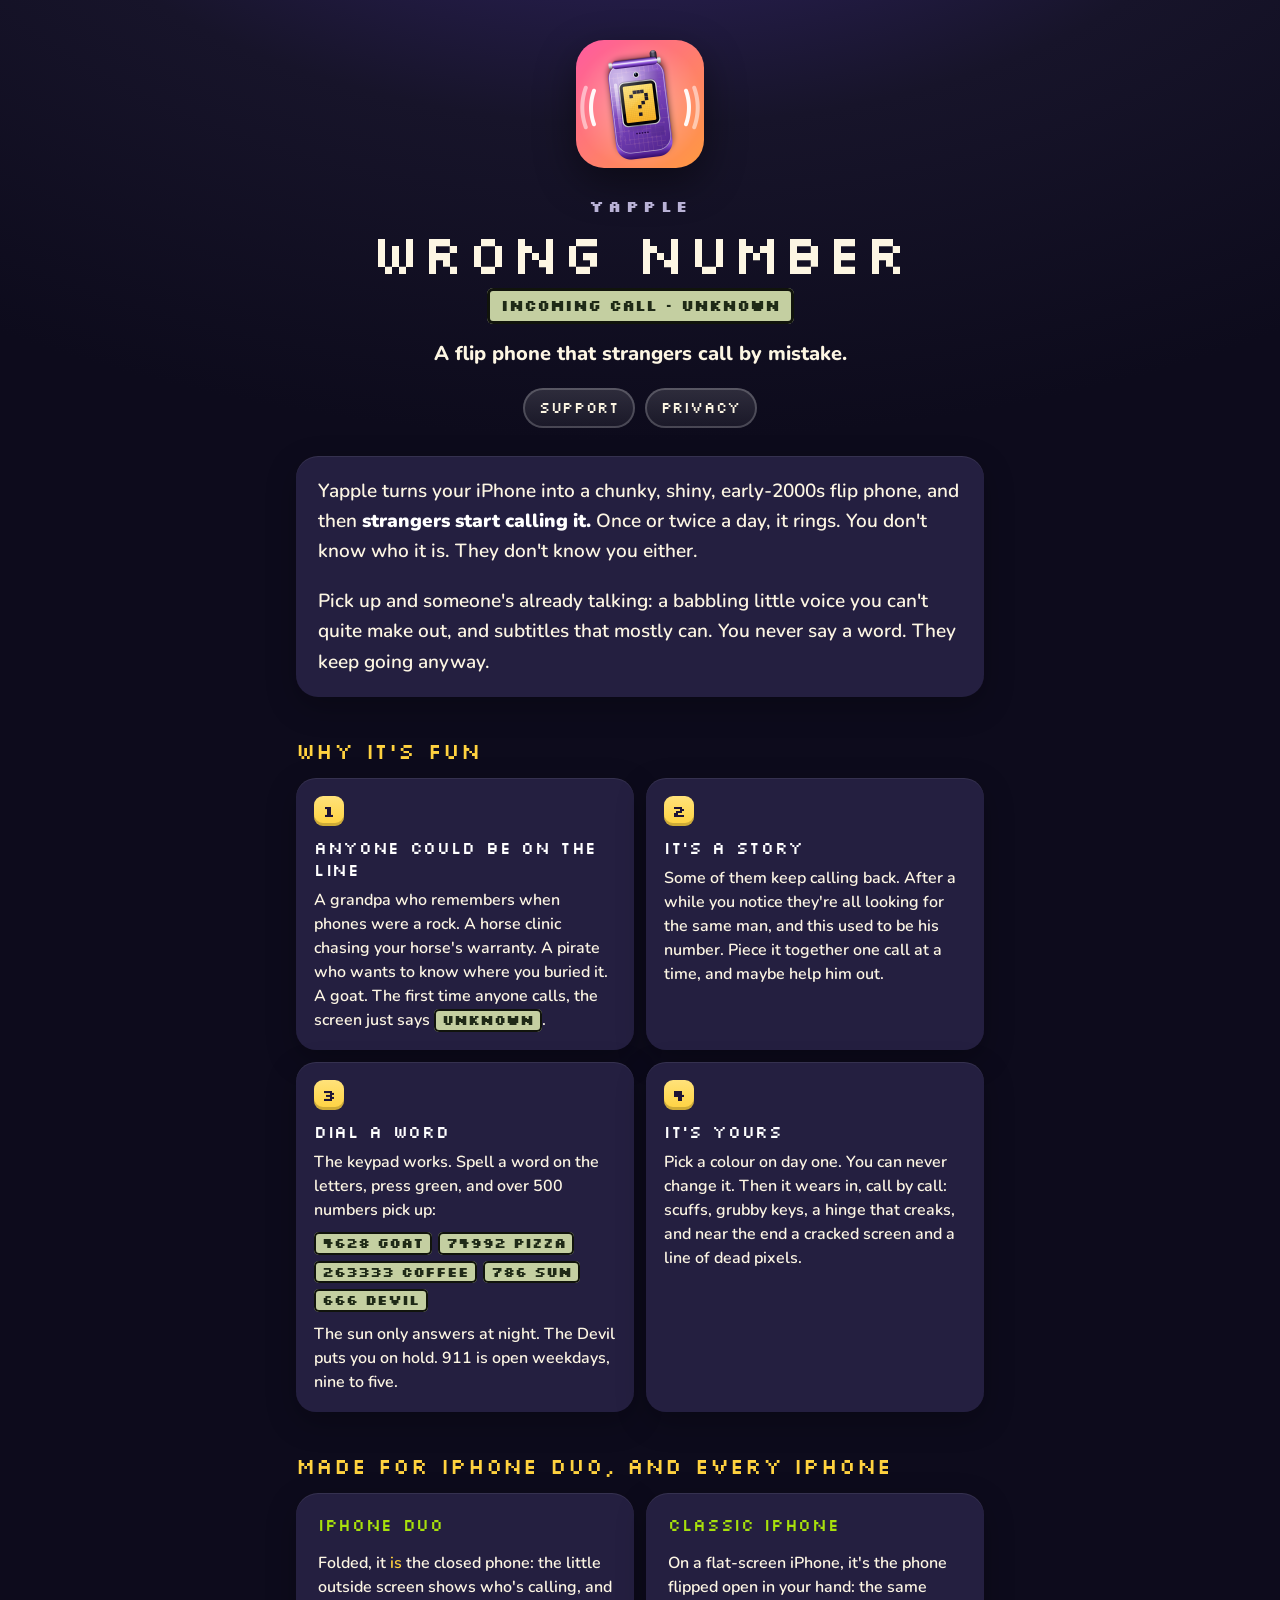
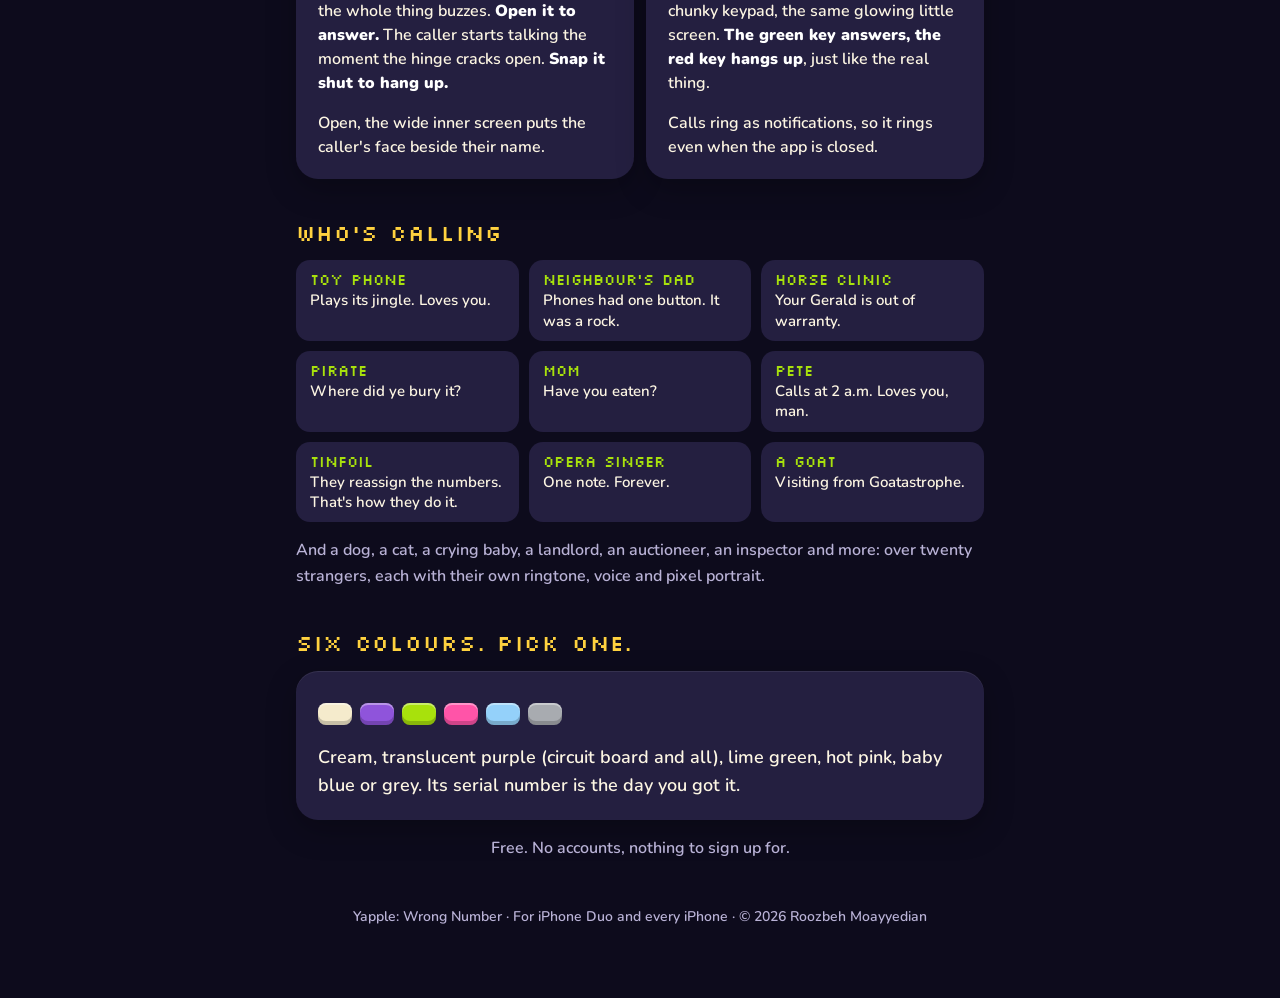
==== index.html @ 8233fb12 "Yapple: Wrong Number website: home, support, privacy Co-Authored-By: Claude Opus 5.5 <noreply@anthro" ====
<!doctype html>
<html lang="en">
<head>
<meta charset="utf-8">
<meta name="viewport" content="width=device-width, initial-scale=1">
<title>Yapple: Wrong Number</title>
<meta name="description" content="A chunky early-2000s flip phone for your iPhone that strangers call by mistake. Pick up, listen in, dial words on the keypad, and slowly work out who they're all looking for. Made for iPhone Duo and every classic iPhone.">
<meta name="theme-color" content="#17142a">
<meta property="og:title" content="Yapple: Wrong Number">
<meta property="og:description" content="A flip phone that strangers call by mistake.">
<meta property="og:image" content="https://roozbehmd.github.io/yapple/icon.png">
<link rel="icon" href="icon.png">
<link rel="apple-touch-icon" href="icon.png">
<link rel="stylesheet" href="style.css">
</head>
<body>
<main>
<header>
  <img class="icon" src="icon.png" alt="The Yapple icon: a translucent purple flip phone, shut and buzzing, with a question mark on its little outside screen">
  <div class="brand">YAPPLE</div>
  <h1>WRONG NUMBER</h1>
  <div class="sub">INCOMING CALL · UNKNOWN</div>
  <p class="tagline">A flip phone that strangers call by mistake.</p>
  <nav><a href="support.html">SUPPORT</a><a href="privacy.html">PRIVACY</a></nav>
</header>

<div class="card lead">
  <p>Yapple turns your iPhone into a chunky, shiny, early-2000s flip phone, and then <strong>strangers start calling it.</strong> Once or twice a day, it rings. You don't know who it is. They don't know you either.</p>
  <p>Pick up and someone's already talking: a babbling little voice you can't quite make out, and subtitles that mostly can. You never say a word. They keep going anyway.</p>
</div>

<h2>WHY IT'S FUN</h2>
<div class="features">
  <div class="feature">
    <span class="num">1</span>
    <h3>ANYONE COULD BE ON THE LINE</h3>
    <p>A grandpa who remembers when phones were a rock. A horse clinic chasing your horse's warranty. A pirate who wants to know where you buried it. A goat. The first time anyone calls, the screen just says <span class="lcd">UNKNOWN</span>.</p>
  </div>
  <div class="feature">
    <span class="num">2</span>
    <h3>IT'S A STORY</h3>
    <p>Some of them keep calling back. After a while you notice they're all looking for the same man, and this used to be his number. Piece it together one call at a time, and maybe help him out.</p>
  </div>
  <div class="feature">
    <span class="num">3</span>
    <h3>DIAL A WORD</h3>
    <p>The keypad works. Spell a word on the letters, press green, and over 500 numbers pick up:</p>
    <div class="chips"><span class="lcd">4628 GOAT</span><span class="lcd">74992 PIZZA</span><span class="lcd">263333 COFFEE</span><span class="lcd">786 SUN</span><span class="lcd">666 DEVIL</span></div>
    <p>The sun only answers at night. The Devil puts you on hold. 911 is open weekdays, nine to five.</p>
  </div>
  <div class="feature">
    <span class="num">4</span>
    <h3>IT'S YOURS</h3>
    <p>Pick a colour on day one. You can never change it. Then it wears in, call by call: scuffs, grubby keys, a hinge that creaks, and near the end a cracked screen and a line of dead pixels.</p>
  </div>
</div>

<h2>MADE FOR IPHONE DUO, AND EVERY IPHONE</h2>
<div class="devices">
  <div class="card device">
    <h3>IPHONE DUO</h3>
    <p>Folded, it <em>is</em> the closed phone: the little outside screen shows who's calling, and the whole thing buzzes. <strong>Open it to answer.</strong> The caller starts talking the moment the hinge cracks open. <strong>Snap it shut to hang up.</strong></p>
    <p>Open, the wide inner screen puts the caller's face beside their name.</p>
  </div>
  <div class="card device">
    <h3>CLASSIC IPHONE</h3>
    <p>On a flat-screen iPhone, it's the phone flipped open in your hand: the same chunky keypad, the same glowing little screen. <strong>The green key answers, the red key hangs up</strong>, just like the real thing.</p>
    <p>Calls ring as notifications, so it rings even when the app is closed.</p>
  </div>
</div>

<h2>WHO'S CALLING</h2>
<div class="callers">
  <div class="caller"><b>Toy phone</b>Plays its jingle. Loves you.</div>
  <div class="caller"><b>Neighbour's dad</b>Phones had one button. It was a rock.</div>
  <div class="caller"><b>Horse clinic</b>Your Gerald is out of warranty.</div>
  <div class="caller"><b>Pirate</b>Where did ye bury it?</div>
  <div class="caller"><b>Mom</b>Have you eaten?</div>
  <div class="caller"><b>Pete</b>Calls at 2 a.m. Loves you, man.</div>
  <div class="caller"><b>Tinfoil</b>They reassign the numbers. That's how they do it.</div>
  <div class="caller"><b>Opera singer</b>One note. Forever.</div>
  <div class="caller"><b>A goat</b>Visiting from Goatastrophe.</div>
</div>
<p class="note">And a dog, a cat, a crying baby, a landlord, an auctioneer, an inspector and more: over twenty strangers, each with their own ringtone, voice and pixel portrait.</p>

<h2>SIX COLOURS. PICK ONE.</h2>
<div class="card">
  <div class="colours" aria-label="The six colours: cream, translucent purple, lime green, hot pink, baby blue and grey">
    <span style="background:#f5ebcc"></span><span style="background:#8f54db"></span><span style="background:#a8e10c"></span>
    <span style="background:#ff54a8"></span><span style="background:#94d1fa"></span><span style="background:#a8abb0"></span>
  </div>
  <p>Cream, translucent purple (circuit board and all), lime green, hot pink, baby blue or grey. Its serial number is the day you got it.</p>
</div>

<p class="note" style="text-align:center">Free. No accounts, nothing to sign up for.</p>

<p class="foot">Yapple: Wrong Number · For iPhone Duo and every iPhone · © 2026 Roozbeh Moayyedian</p>
</main>
</body>
</html>
---- style.css ----
@import url("https://fonts.googleapis.com/css2?family=Silkscreen&family=Nunito:wght@600;800;900&display=swap");

:root {
  --bg: #17142a;
  --bg-deep: #0d0b1c;
  --card: #241f40;
  --ink: #fdf6e3;
  --muted: #b9b2d6;
  --pink: #ff4fa3;
  --lime: #a8e10c;
  --lcd: #c4cfa1;
  --lcd-ink: #1f2a17;
  --amber: #ffd23f;
}

* { box-sizing: border-box; }

html { background: var(--bg-deep); }

body {
  margin: 0;
  min-height: 100vh;
  color: var(--ink);
  background: radial-gradient(1200px 700px at 50% -10%, #3a2a7a 0%, var(--bg) 55%, var(--bg-deep) 100%);
  font: 600 18px/1.6 "Nunito", -apple-system, system-ui, sans-serif;
}

main {
  max-width: 720px;
  margin: 0 auto;
  padding: 40px 16px 56px;
}

header { text-align: center; margin-bottom: 28px; }

.icon {
  width: 128px;
  height: 128px;
  border-radius: 28px;
  box-shadow: 0 14px 40px rgba(0, 0, 0, 0.45);
}

h1, h2, .pixel, nav a {
  font-family: "Silkscreen", ui-monospace, monospace;
  font-weight: 400;
  letter-spacing: 0.04em;
}

h1 { font-size: clamp(36px, 9vw, 56px); line-height: 1.05; margin: 18px 0 6px; }

.sub {
  display: inline-block;
  font-family: "Silkscreen", ui-monospace, monospace;
  color: var(--lcd-ink);
  background: var(--lcd);
  padding: 6px 14px;
  border-radius: 6px;
  box-shadow: inset 0 0 0 3px #11140c;
  font-size: 15px;
}

nav { margin-top: 18px; display: flex; gap: 10px; justify-content: center; flex-wrap: wrap; }

nav a {
  color: var(--ink);
  text-decoration: none;
  padding: 8px 16px;
  border-radius: 999px;
  background: linear-gradient(#ffffff22, #ffffff0d);
  box-shadow: inset 0 0 0 2px #ffffff33;
  font-size: 15px;
}

nav a:hover { background: linear-gradient(#ffffff33, #ffffff1a); }

h2 {
  font-size: 22px;
  margin: 36px 0 10px;
  color: var(--amber);
}

.card {
  background: var(--card);
  border-radius: 22px;
  padding: 20px 22px;
  box-shadow: 0 10px 30px rgba(0, 0, 0, 0.25), inset 0 1px 0 #ffffff14;
}

.card p:first-child { margin-top: 0; }
.card p:last-child { margin-bottom: 0; }

.lead { font-size: 19px; }

strong { color: #fff; font-weight: 900; }

.callers {
  display: grid;
  grid-template-columns: repeat(auto-fill, minmax(200px, 1fr));
  gap: 10px;
}

.caller {
  background: var(--card);
  border-radius: 14px;
  padding: 10px 14px;
  font-size: 15px;
  line-height: 1.35;
}

.caller b { display: block; font-family: "Silkscreen", ui-monospace, monospace; font-weight: 400; color: var(--lime); }

.note { color: var(--muted); font-size: 16px; }

.colours { display: flex; gap: 8px; flex-wrap: wrap; margin-top: 12px; }

.colours span {
  width: 34px;
  height: 22px;
  border-radius: 8px;
  box-shadow: inset 0 -4px 0 #00000030, inset 0 2px 0 #ffffff60;
}

a { color: var(--pink); }

ul { padding-left: 22px; }
li { margin: 6px 0; }

.foot { text-align: center; color: var(--muted); font-size: 14px; margin-top: 44px; }

.brand {
  margin-top: 18px;
  font-family: "Silkscreen", ui-monospace, monospace;
  letter-spacing: 0.3em;
  color: var(--muted);
  font-size: 15px;
}
.brand + h1 { margin-top: 4px; }

.tagline { margin: 14px 0 0; font-size: 20px; font-weight: 800; }

h3 {
  font-family: "Silkscreen", ui-monospace, monospace;
  font-weight: 400;
  letter-spacing: 0.04em;
  font-size: 17px;
  line-height: 1.3;
  margin: 0 0 8px;
  color: #fff;
}

/* A word as the phone's screen would show it. */
.lcd {
  display: inline-block;
  font-family: "Silkscreen", ui-monospace, monospace;
  font-size: 0.85em;
  color: var(--lcd-ink);
  background: var(--lcd);
  padding: 1px 8px;
  border-radius: 5px;
  box-shadow: inset 0 0 0 2px #11140c;
  white-space: nowrap;
}

.features { display: grid; grid-template-columns: 1fr 1fr; gap: 12px; }

.feature {
  position: relative;
  background: var(--card);
  border-radius: 20px;
  padding: 18px 18px 18px 18px;
  font-size: 16px;
  line-height: 1.5;
  box-shadow: 0 10px 30px rgba(0, 0, 0, 0.25), inset 0 1px 0 #ffffff14;
}
.feature p { margin: 0 0 10px; }
.feature p:last-child { margin-bottom: 0; }

.num {
  display: inline-grid;
  place-items: center;
  width: 30px;
  height: 30px;
  margin-bottom: 10px;
  border-radius: 9px;
  font-family: "Silkscreen", ui-monospace, monospace;
  color: #1d1336;
  background: linear-gradient(#ffe27a, var(--amber));
  box-shadow: inset 0 -3px 0 #00000030;
}

.chips { display: flex; flex-wrap: wrap; gap: 6px; margin: 0 0 10px; }

.devices { display: grid; grid-template-columns: 1fr 1fr; gap: 12px; }
.device { font-size: 16px; line-height: 1.5; }
.device h3 { color: var(--lime); }
em { font-style: normal; color: var(--amber); }

@media (max-width: 640px) {
  .features, .devices { grid-template-columns: 1fr; }
}

@media (max-width: 480px) {
  body { font-size: 17px; }
  .card { padding: 16px 16px; }
}
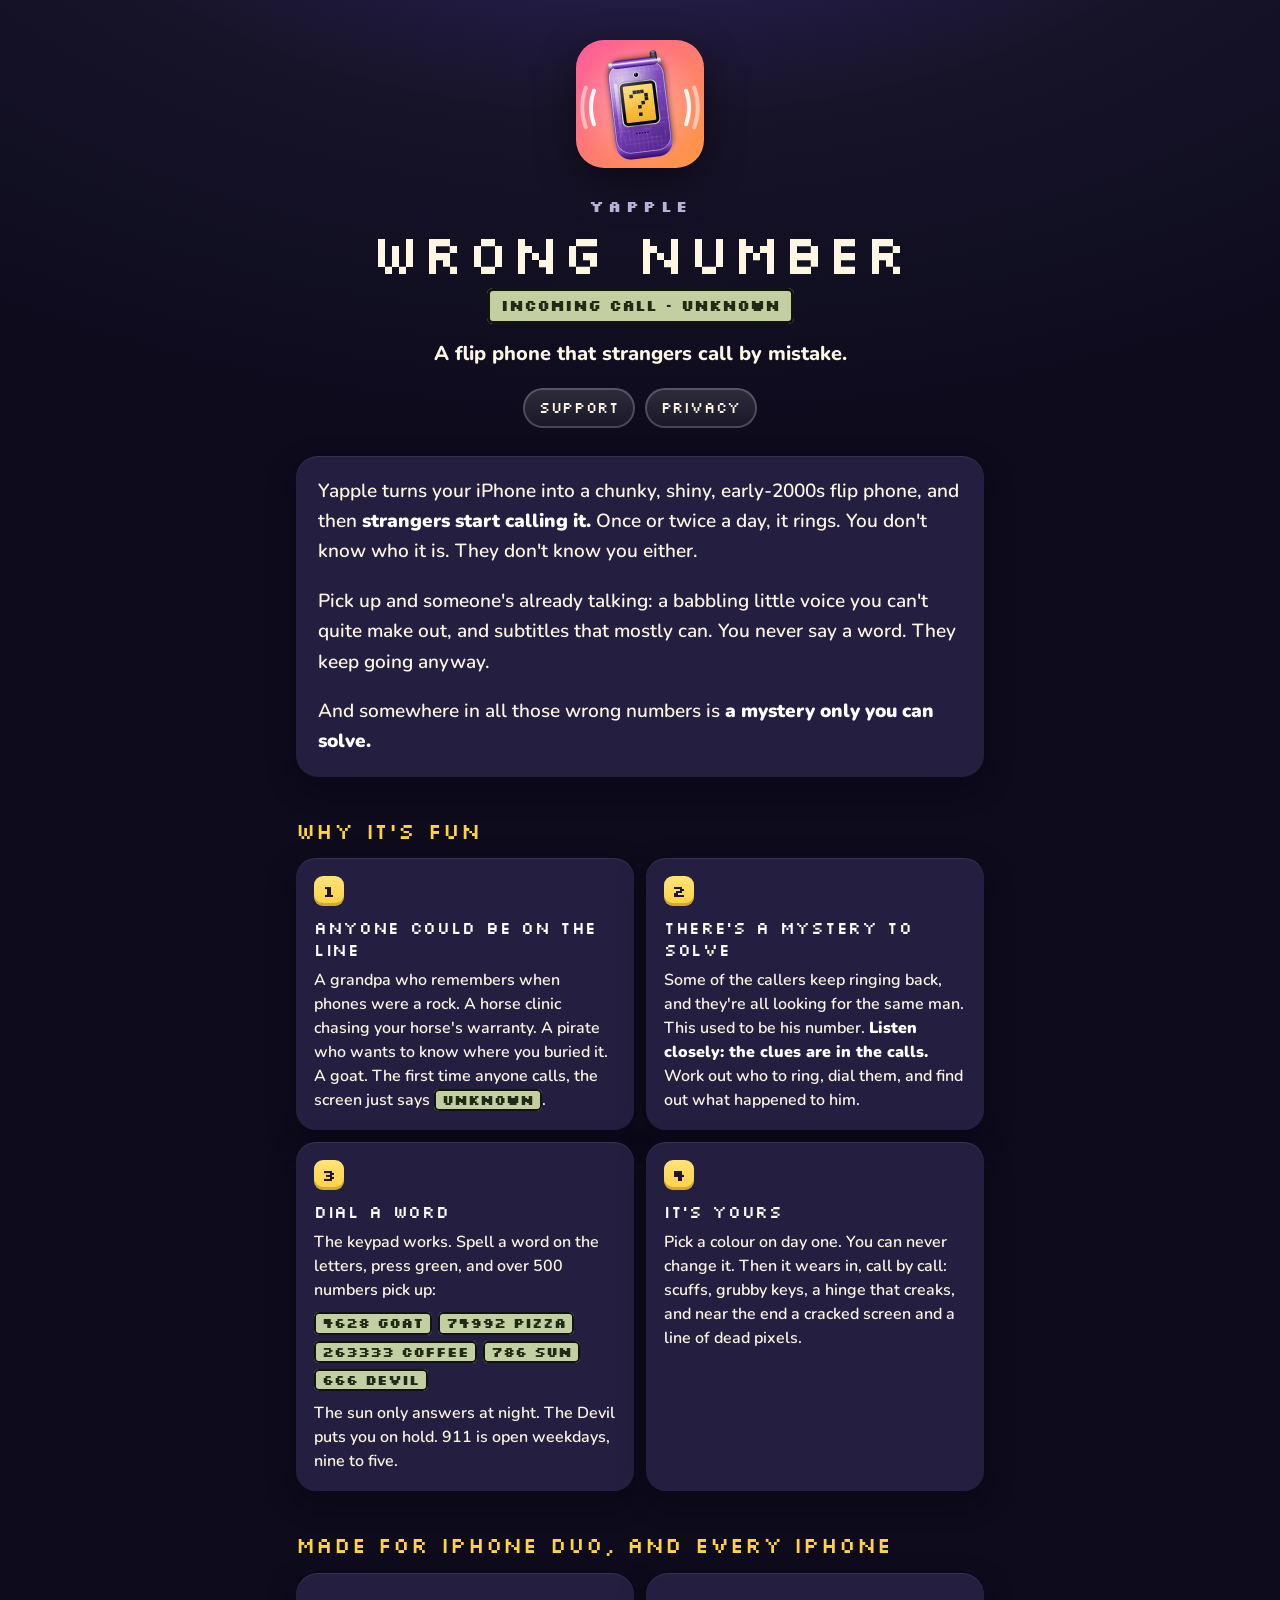
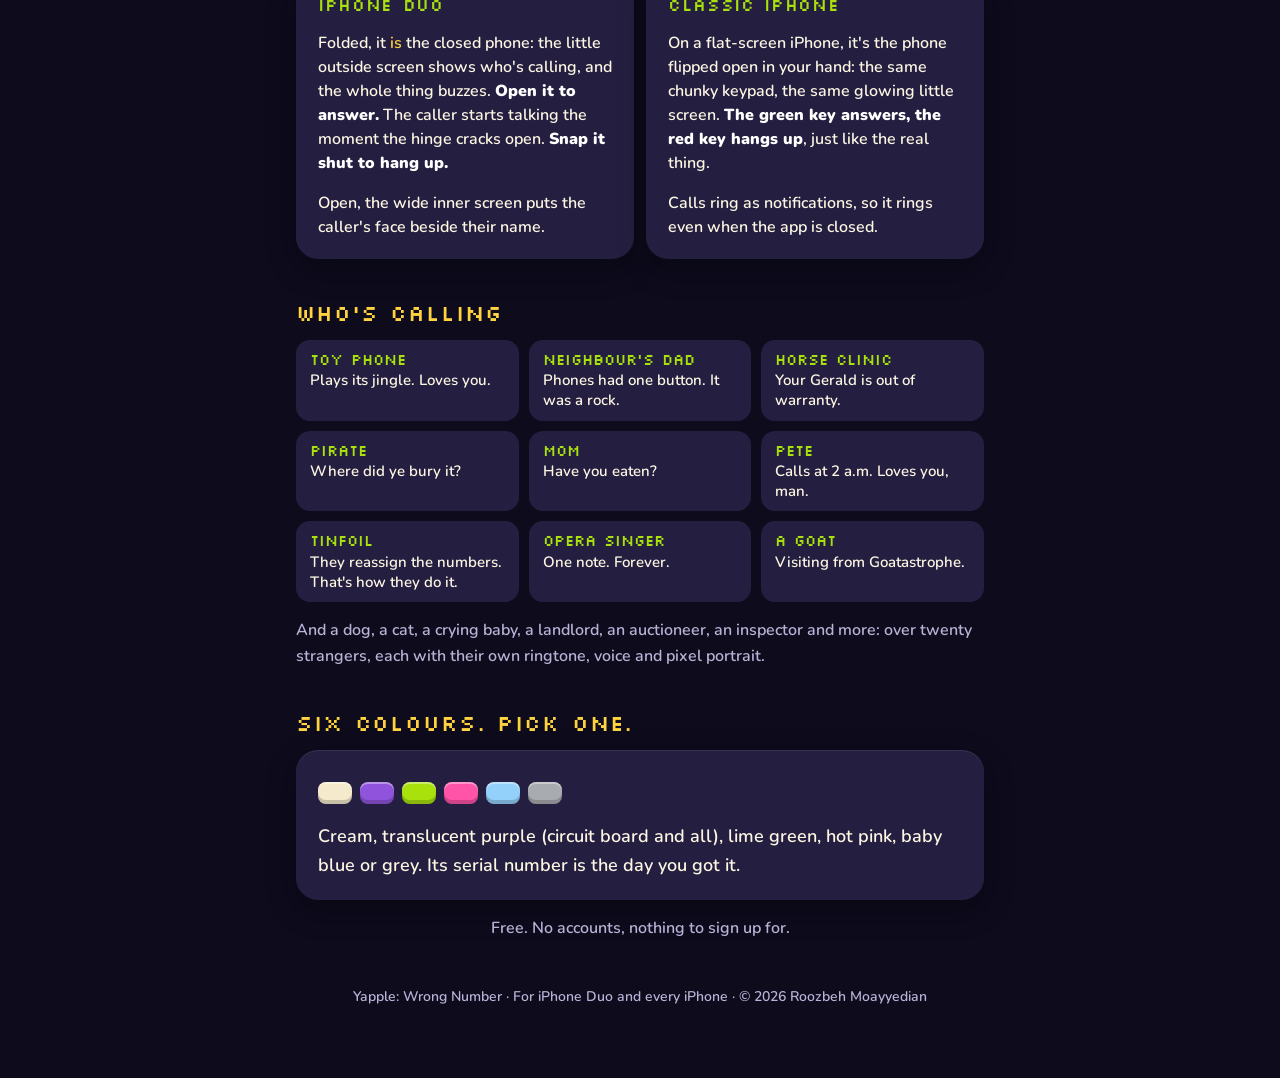
==== commit b330d0b7: "There's a mystery to solve, by listening to the calls Co-Authored-By: Claude Opus 5.5 <noreply@anthr" ====
--- a/index.html
+++ b/index.html
@@ -4,7 +4,7 @@
 <meta charset="utf-8">
 <meta name="viewport" content="width=device-width, initial-scale=1">
 <title>Yapple: Wrong Number</title>
-<meta name="description" content="A chunky early-2000s flip phone for your iPhone that strangers call by mistake. Pick up, listen in, dial words on the keypad, and slowly work out who they're all looking for. Made for iPhone Duo and every classic iPhone.">
+<meta name="description" content="A chunky early-2000s flip phone for your iPhone that strangers call by mistake, and a mystery you solve by listening to their calls. Pick up, listen in, dial words on the keypad, and work out what happened. Made for iPhone Duo and every classic iPhone.">
 <meta name="theme-color" content="#17142a">
 <meta property="og:title" content="Yapple: Wrong Number">
 <meta property="og:description" content="A flip phone that strangers call by mistake.">
@@ -27,6 +27,7 @@
 <div class="card lead">
   <p>Yapple turns your iPhone into a chunky, shiny, early-2000s flip phone, and then <strong>strangers start calling it.</strong> Once or twice a day, it rings. You don't know who it is. They don't know you either.</p>
   <p>Pick up and someone's already talking: a babbling little voice you can't quite make out, and subtitles that mostly can. You never say a word. They keep going anyway.</p>
+  <p>And somewhere in all those wrong numbers is <strong>a mystery only you can solve.</strong></p>
 </div>
 
 <h2>WHY IT'S FUN</h2>
@@ -38,8 +39,8 @@
   </div>
   <div class="feature">
     <span class="num">2</span>
-    <h3>IT'S A STORY</h3>
-    <p>Some of them keep calling back. After a while you notice they're all looking for the same man, and this used to be his number. Piece it together one call at a time, and maybe help him out.</p>
+    <h3>THERE'S A MYSTERY TO SOLVE</h3>
+    <p>Some of the callers keep ringing back, and they're all looking for the same man. This used to be his number. <strong>Listen closely: the clues are in the calls.</strong> Work out who to ring, dial them, and find out what happened to him.</p>
   </div>
   <div class="feature">
     <span class="num">3</span>
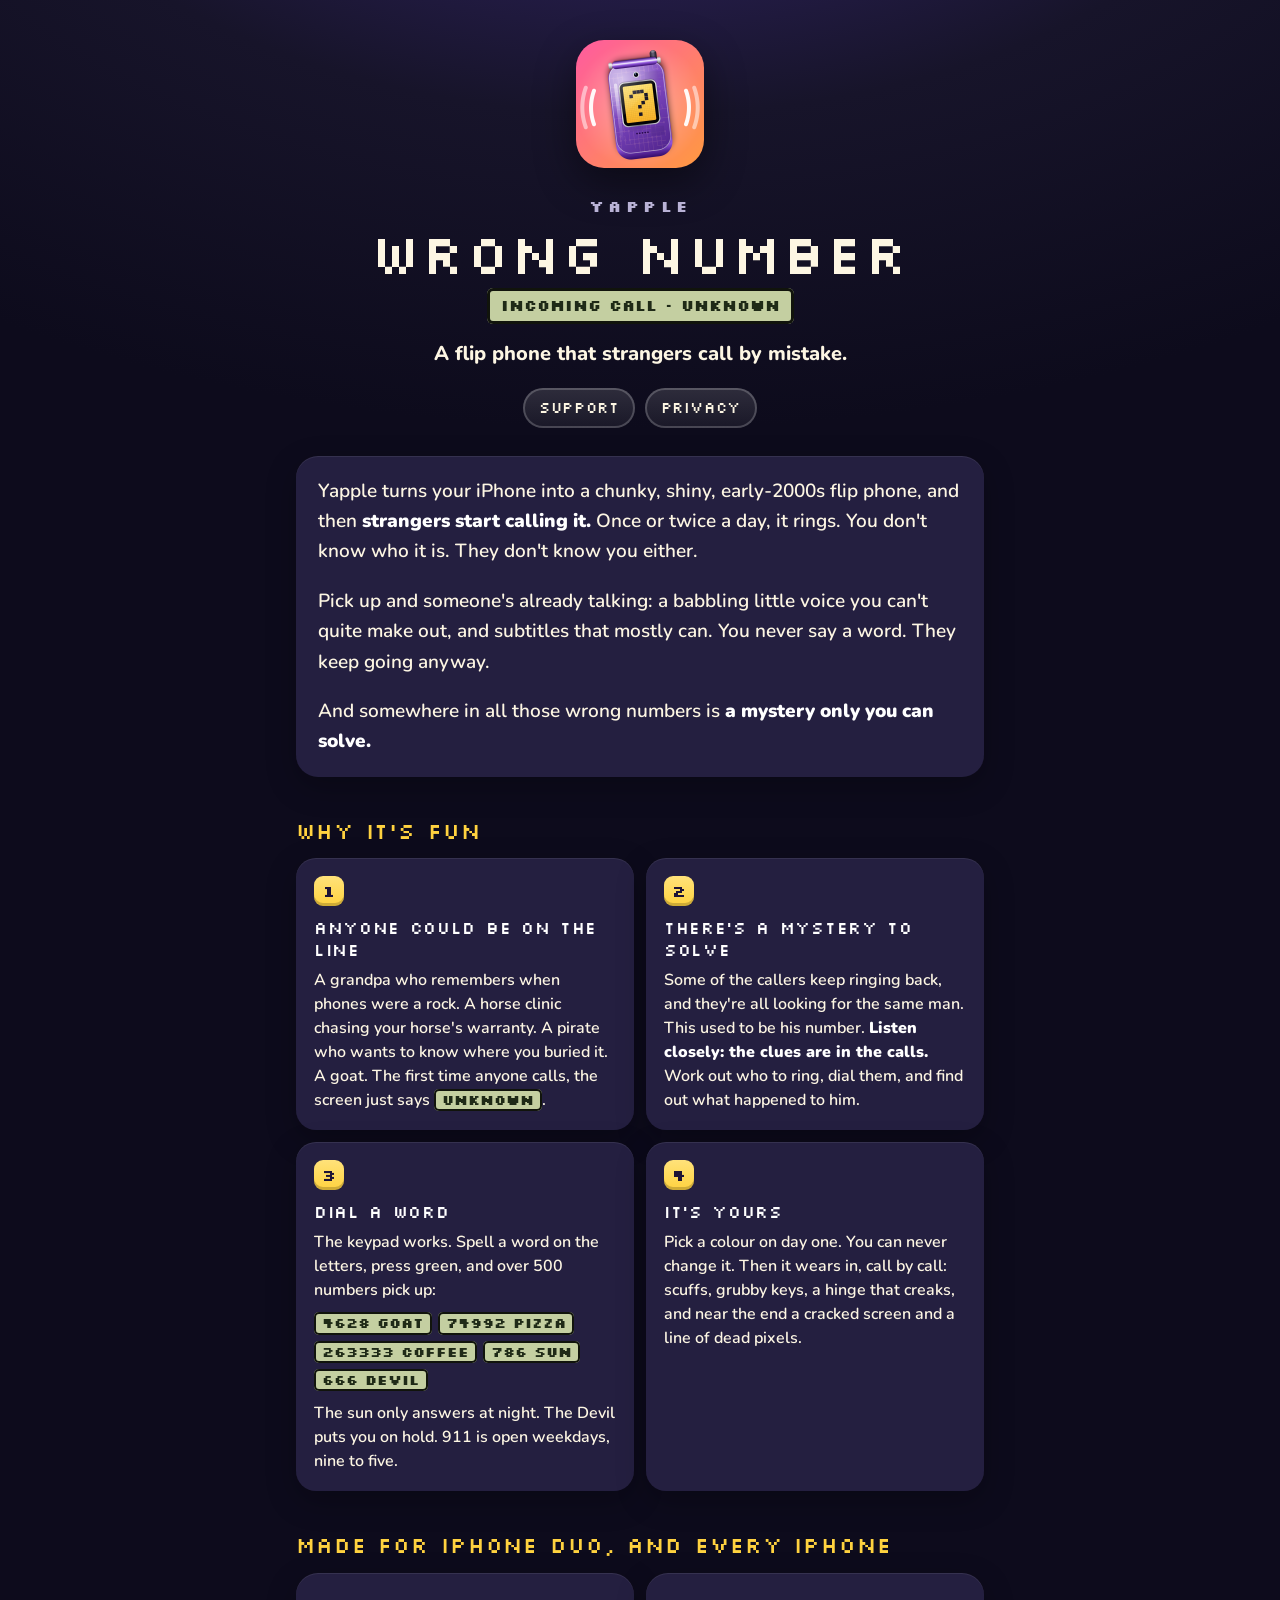
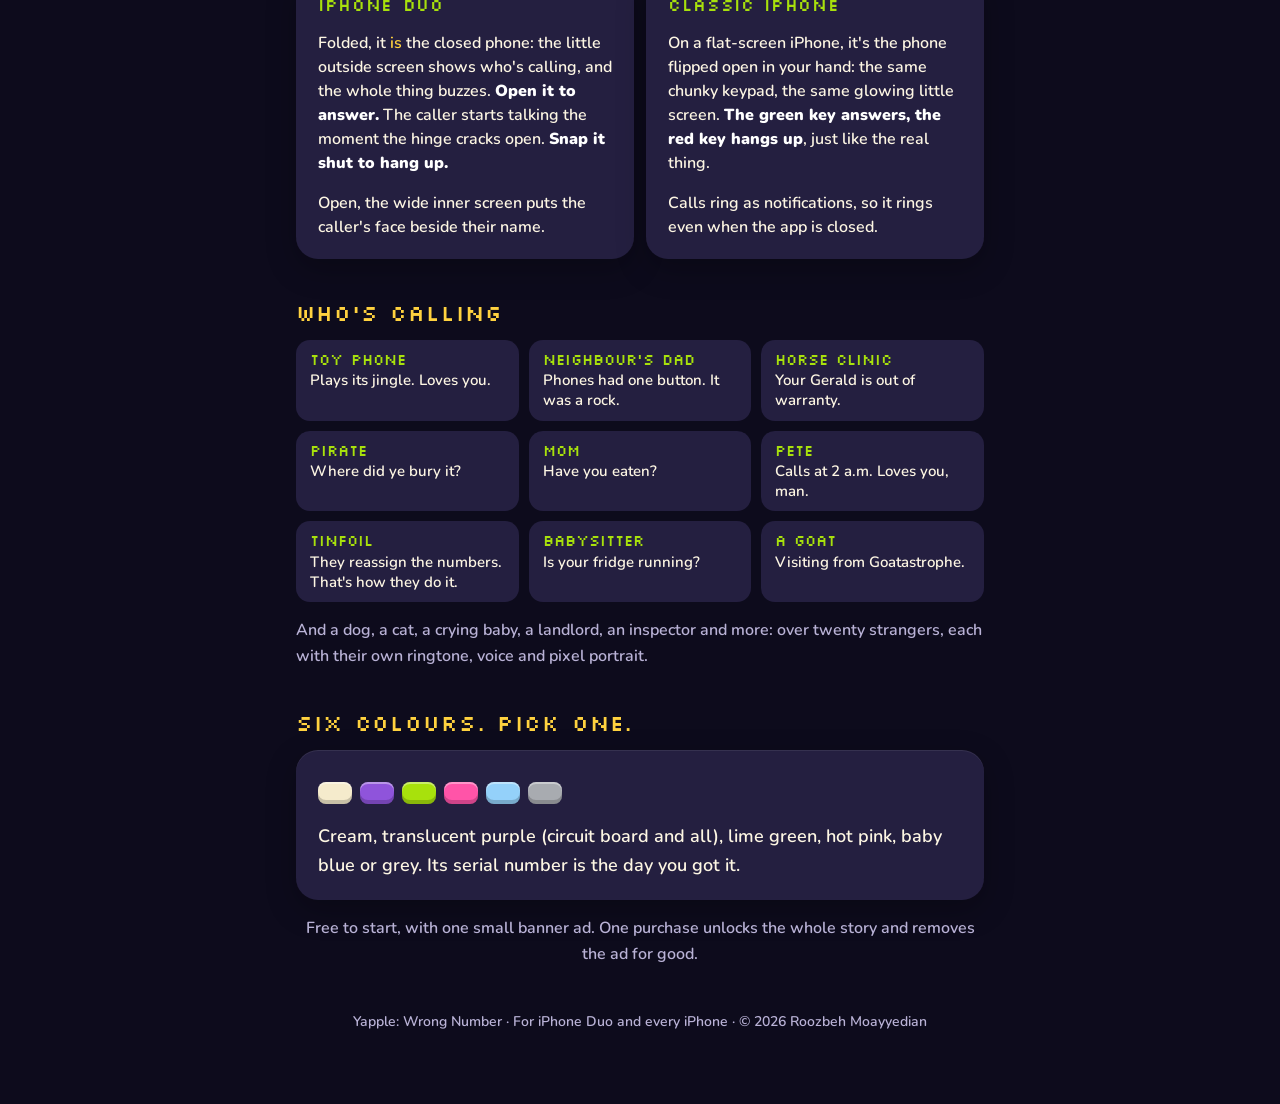
==== commit 8ea5d846: "Version 1.1: the banner ad, Unlock Story & Remove Ads, anonymous usage data, recorded voices" ====
--- a/index.html
+++ b/index.html
@@ -79,10 +79,10 @@
   <div class="caller"><b>Mom</b>Have you eaten?</div>
   <div class="caller"><b>Pete</b>Calls at 2 a.m. Loves you, man.</div>
   <div class="caller"><b>Tinfoil</b>They reassign the numbers. That's how they do it.</div>
-  <div class="caller"><b>Opera singer</b>One note. Forever.</div>
+  <div class="caller"><b>Babysitter</b>Is your fridge running?</div>
   <div class="caller"><b>A goat</b>Visiting from Goatastrophe.</div>
 </div>
-<p class="note">And a dog, a cat, a crying baby, a landlord, an auctioneer, an inspector and more: over twenty strangers, each with their own ringtone, voice and pixel portrait.</p>
+<p class="note">And a dog, a cat, a crying baby, a landlord, an inspector and more: over twenty strangers, each with their own ringtone, voice and pixel portrait.</p>
 
 <h2>SIX COLOURS. PICK ONE.</h2>
 <div class="card">
@@ -93,7 +93,7 @@
   <p>Cream, translucent purple (circuit board and all), lime green, hot pink, baby blue or grey. Its serial number is the day you got it.</p>
 </div>
 
-<p class="note" style="text-align:center">Free. No accounts, nothing to sign up for.</p>
+<p class="note" style="text-align:center">Free to start, with one small banner ad. One purchase unlocks the whole story and removes the ad for good.</p>
 
 <p class="foot">Yapple: Wrong Number · For iPhone Duo and every iPhone · © 2026 Roozbeh Moayyedian</p>
 </main>
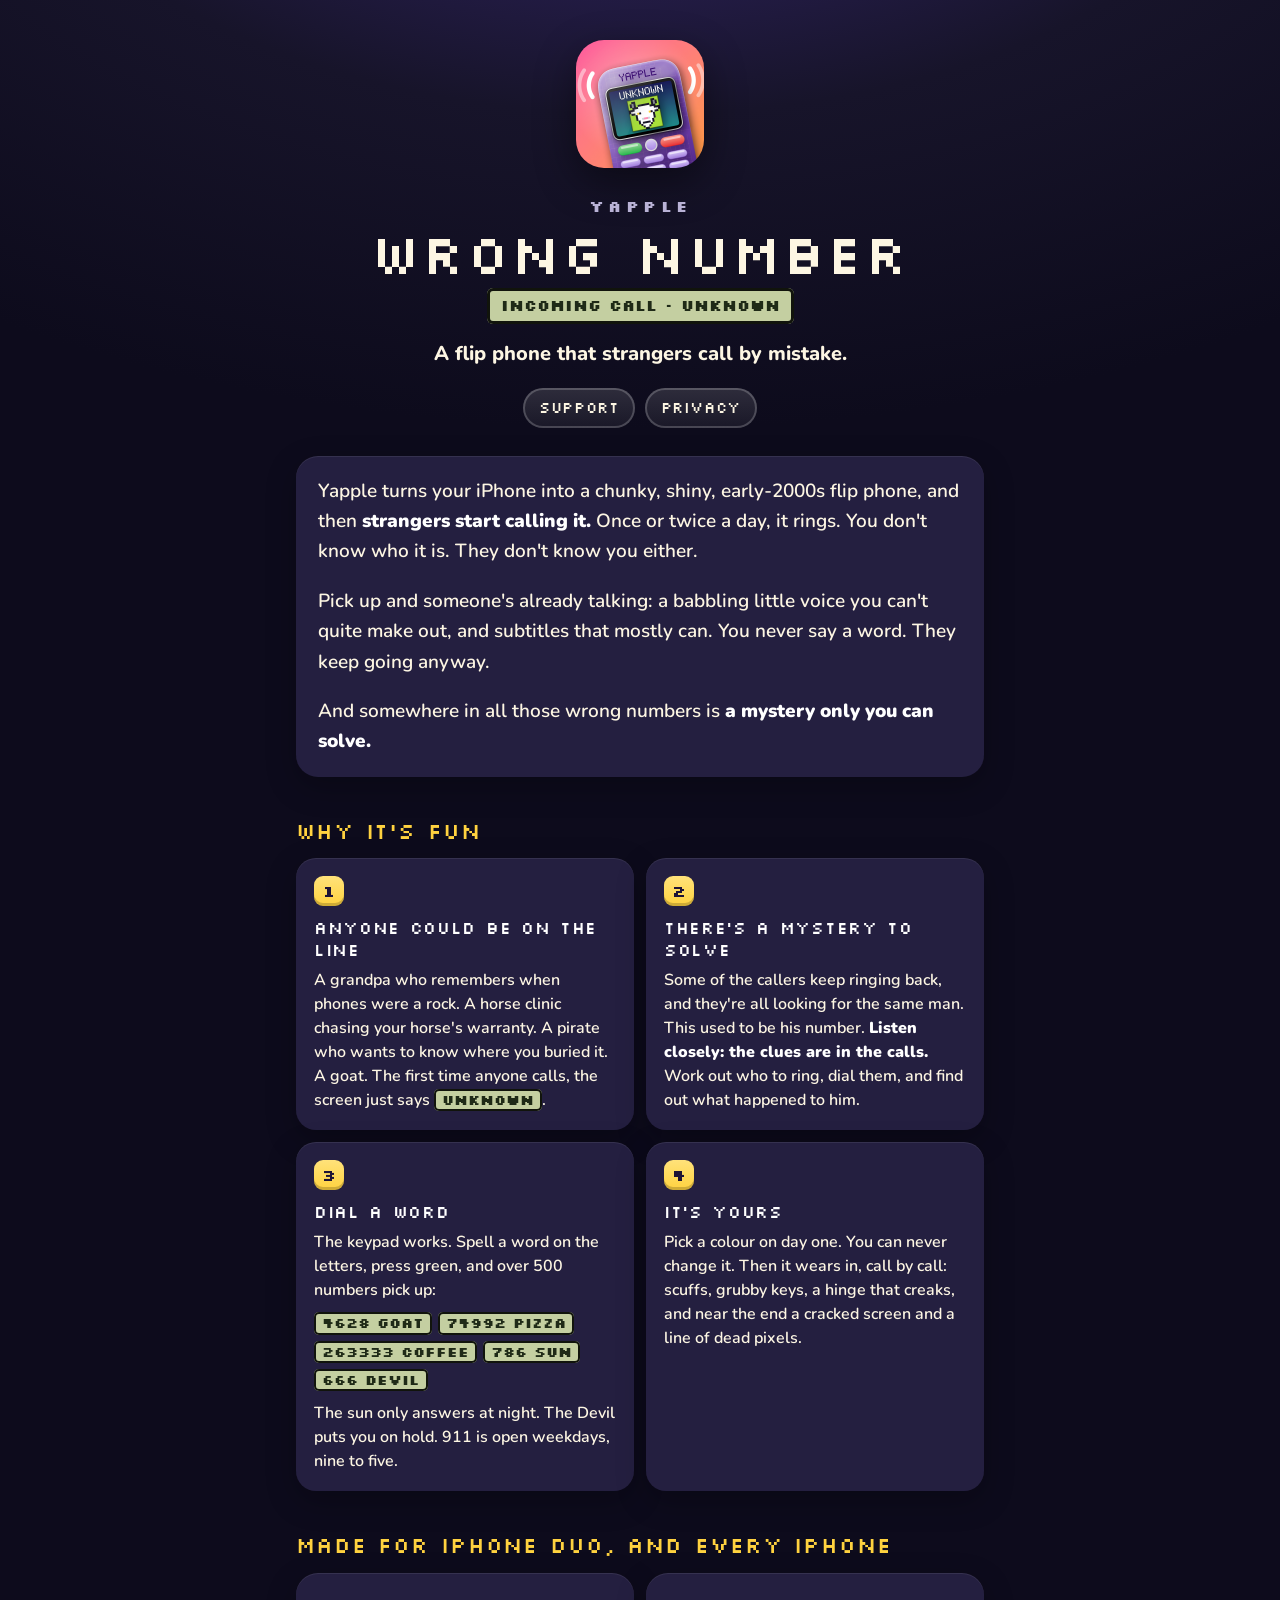
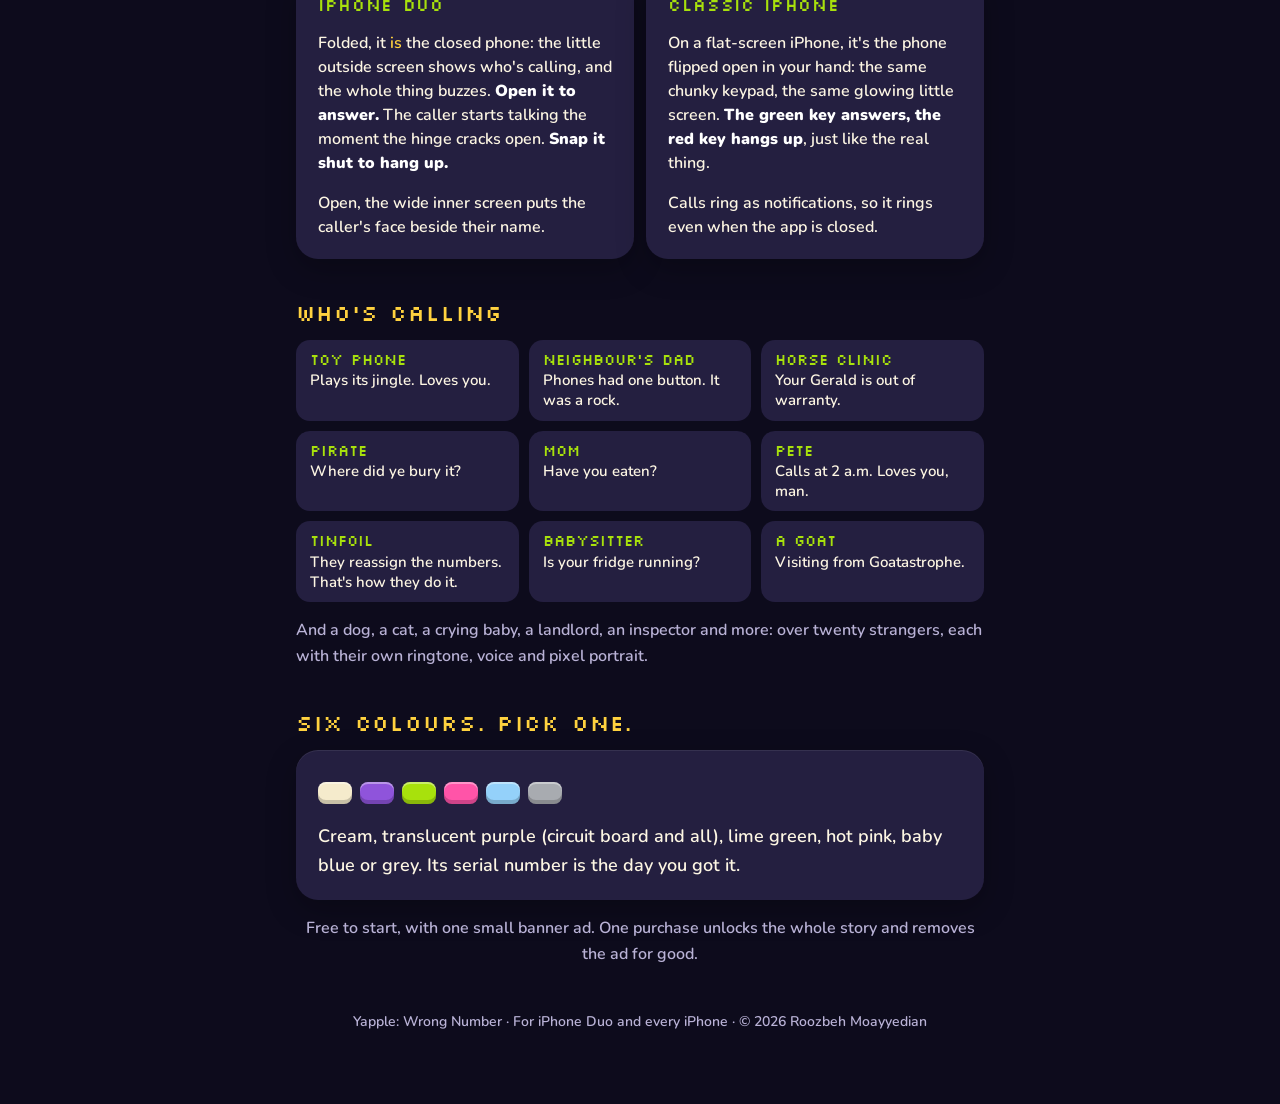
==== commit a6f14b03: "The icon's description, for the new icon" ====
--- a/index.html
+++ b/index.html
@@ -16,7 +16,7 @@
 <body>
 <main>
 <header>
-  <img class="icon" src="icon.png" alt="The Yapple icon: a translucent purple flip phone, shut and buzzing, with a question mark on its little outside screen">
+  <img class="icon" src="icon.png" alt="The Yapple icon: a translucent purple phone, ringing, with UNKNOWN and a goat on its screen">
   <div class="brand">YAPPLE</div>
   <h1>WRONG NUMBER</h1>
   <div class="sub">INCOMING CALL · UNKNOWN</div>
